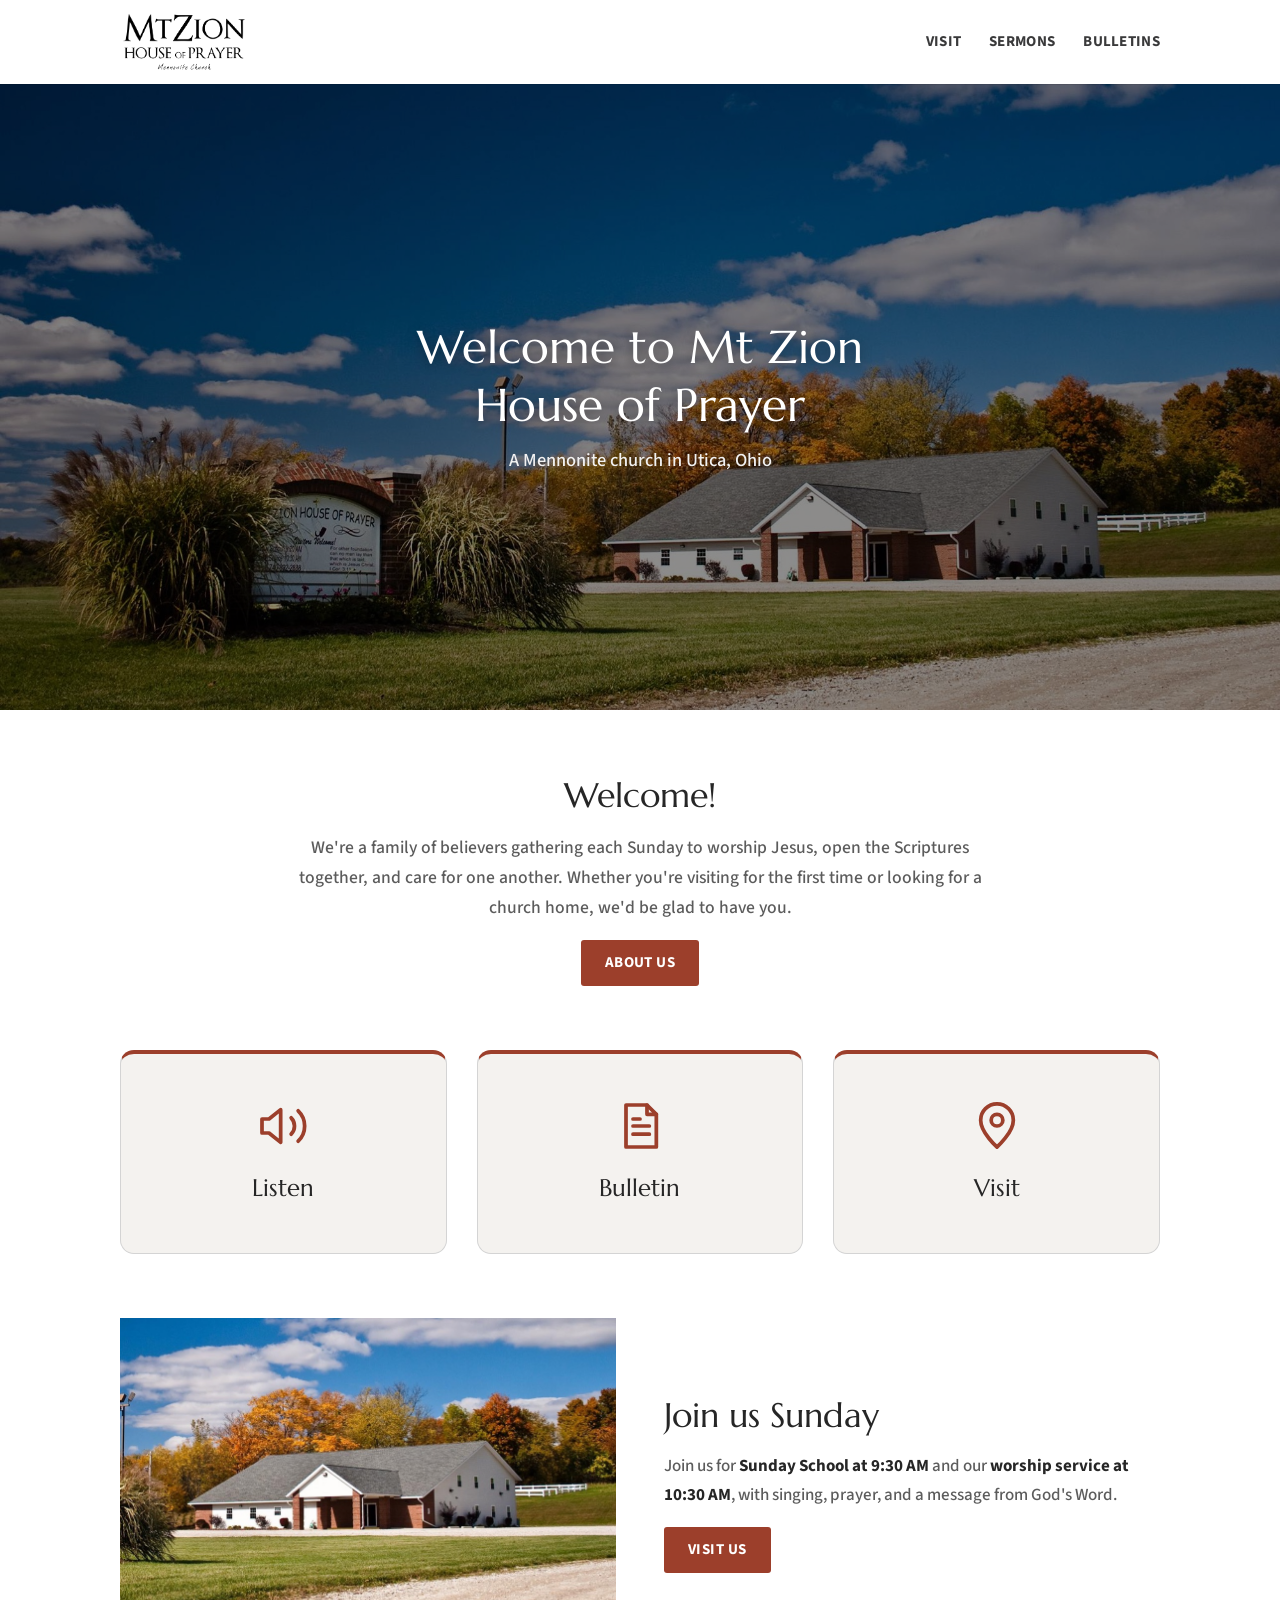
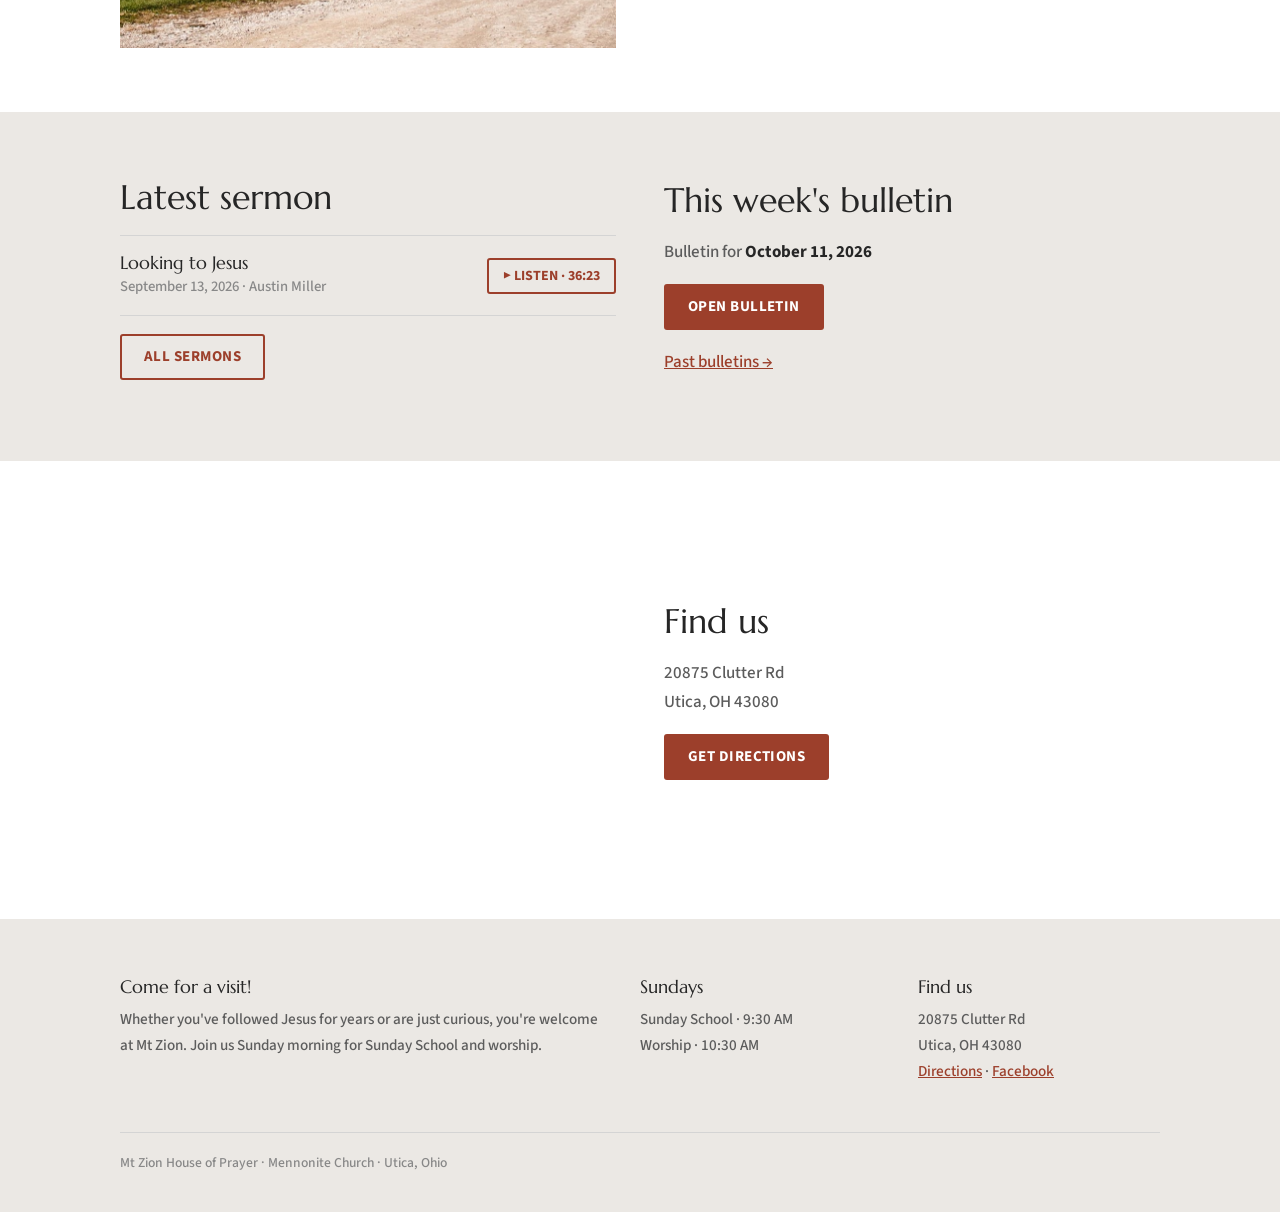
==== index.html @ 70daf267 "Initial site: home, visit, sermons, bulletins Static site for Mt Zion House of Prayer, migrated from" ====
<!doctype html>
<html lang="en">
<head>
<meta charset="utf-8">
<meta name="viewport" content="width=device-width, initial-scale=1">
<title>Mt Zion House of Prayer · Mennonite Church in Utica, Ohio</title>
<meta name="description" content="Mt Zion House of Prayer is a Mennonite church in Utica, Ohio. Sunday School 9:30 AM, Worship 10:30 AM. All are welcome.">
<link rel="icon" href="images/favicon.png">
<link rel="preconnect" href="https://fonts.googleapis.com">
<link rel="preconnect" href="https://fonts.gstatic.com" crossorigin>
<link href="https://fonts.googleapis.com/css2?family=Marcellus&family=Source+Sans+3:wght@400;500;600;700&display=swap" rel="stylesheet">
<link rel="stylesheet" href="css/style.css">
</head>
<body>

<!-- HEADER (same on every page) -->
<header class="site-header">
  <div class="wrap">
    <a class="logo" href="index.html"><img src="images/logo.png" alt="Mt Zion House of Prayer, Mennonite Church" width="1500" height="682"></a>
    <button class="menu-btn" aria-label="Menu" aria-expanded="false"><span></span><span></span><span></span></button>
    <nav class="site-nav">
      <a href="visit.html">Visit</a>
      <a href="sermons.html">Sermons</a>
      <a href="bulletins.html">Bulletins</a>
    </nav>
  </div>
</header>

<main>
  <section class="hero">
    <div class="wrap">
      <h1>Welcome to Mt Zion<br>House of Prayer</h1>
      <p>A Mennonite church in Utica, Ohio</p>
    </div>
  </section>

  <section>
    <div class="wrap intro">
      <h2>Welcome!</h2>
      <!-- TODO: replace with the church's own welcome -->
      <p>We're a family of believers gathering each Sunday to worship Jesus, open the Scriptures together, and care for one another. Whether you're visiting for the first time or looking for a church home, we'd be glad to have you.</p>
      <a class="btn" href="visit.html">About us</a>
    </div>
  </section>

  <section style="padding-top:0">
    <div class="wrap tiles">
      <a class="tile" href="sermons.html"><svg viewBox="0 0 24 24" fill="none" stroke="currentColor" stroke-width="1.6" stroke-linecap="round" stroke-linejoin="round" aria-hidden="true"><path d="M11 5 6 9H3v6h3l5 4V5z"/><path d="M15.5 8.5a5 5 0 0 1 0 7"/><path d="M18.5 5.5a9 9 0 0 1 0 13"/></svg>Listen</a>
      <a class="tile" href="bulletins.html"><svg viewBox="0 0 24 24" fill="none" stroke="currentColor" stroke-width="1.6" stroke-linecap="round" stroke-linejoin="round" aria-hidden="true"><path d="M6 3h9l4 4v14H6z"/><path d="M15 3v4h4"/><path d="M9 12h7M9 15.5h7M9 9h3"/></svg>Bulletin</a>
      <a class="tile" href="visit.html"><svg viewBox="0 0 24 24" fill="none" stroke="currentColor" stroke-width="1.6" stroke-linecap="round" stroke-linejoin="round" aria-hidden="true"><path d="M12 21s-7-6.2-7-11.5A7 7 0 0 1 19 9.5C19 14.8 12 21 12 21z"/><circle cx="12" cy="9.5" r="2.5"/></svg>Visit</a>
    </div>
  </section>

  <section style="padding-top:0">
    <div class="wrap row">
      <img src="images/church-building.jpg" alt="The Mt Zion House of Prayer church building in the fall" width="1000" height="750" loading="lazy">
      <div>
        <h2>Join us Sunday</h2>
        <p>Join us for <strong>Sunday School at 9:30 AM</strong> and our <strong>worship service at 10:30 AM</strong>, with singing, prayer, and a message from God's Word.</p>
        <a class="btn" href="visit.html">Visit us</a>
      </div>
    </div>
  </section>

  <section class="gray">
    <div class="wrap row flip">
      <div>
        <h2>Latest sermon</h2>
        <div id="latest-sermon"><p class="meta">Loading…</p></div>
        <p style="margin-top:18px"><a class="btn outline" href="sermons.html">All sermons</a></p>
      </div>
      <div>
        <h2>This week's bulletin</h2>
        <div id="latest-bulletin"><p class="meta">Loading…</p></div>
        <p style="margin-top:18px"><a href="bulletins.html">Past bulletins →</a></p>
      </div>
    </div>
  </section>

  <section>
    <div class="wrap row">
      <iframe class="map" title="Map to Mt Zion House of Prayer" loading="lazy" src="https://maps.google.com/maps?q=20875%20Clutter%20Rd%2C%20Utica%2C%20OH%2043080&z=13&output=embed"></iframe>
      <div>
        <h2>Find us</h2>
        <p>20875 Clutter Rd<br>Utica, OH 43080</p>
        <a class="btn" href="https://www.google.com/maps/dir/?api=1&destination=20875+Clutter+Rd+Utica+OH+43080">Get directions</a>
      </div>
    </div>
  </section>
</main>

<!-- FOOTER (same on every page) -->
<footer class="site-footer">
  <div class="wrap">
    <div class="cols">
      <div>
        <h4>Come for a visit!</h4>
        <p>Whether you've followed Jesus for years or are just curious, you're welcome at Mt Zion. Join us Sunday morning for Sunday School and worship.</p>
      </div>
      <div>
        <h4>Sundays</h4>
        <p>Sunday School · 9:30 AM<br>Worship · 10:30 AM</p>
      </div>
      <div>
        <h4>Find us</h4>
        <p>20875 Clutter Rd<br>Utica, OH 43080<br><a href="https://www.google.com/maps/dir/?api=1&destination=20875+Clutter+Rd+Utica+OH+43080">Directions</a> · <a href="https://www.facebook.com/MtZionHOP/">Facebook</a></p>
      </div>
    </div>
    <p class="fine">Mt Zion House of Prayer · Mennonite Church · Utica, Ohio</p>
  </div>
</footer>

<script src="js/site.js"></script>
</body>
</html>
---- css/style.css ----
/* Mt Zion House of Prayer — site styles
   Page format is inspired by our mother church, Gospel Haven (photo hero, big tiles,
   photo + text rows, gray footer). The look is our own: brick red from our building,
   serif headings that match the MtZion logo.
   Colors live here at the top. Change a color once and it updates everywhere. */
:root {
  --red: #9c3f2b;          /* buttons and accents: brick red, from the church building */
  --red-dark: #7a2f1f;
  --text: #5c5c5c;            /* body text */
  --heading: #262626;
  --nav: #3a3a3b;
  --gray: #ebe8e4;         /* gray bands, footer (a touch warm) */
  --gray-light: #f4f2ef;
  --line: #d4d4d4;
  --white: #fff;
  --wrap: 1080px;
  --font: "Source Sans 3", Arial, sans-serif;
  --display: "Marcellus", Georgia, serif;   /* headings: echoes the logo lettering */
}

* { box-sizing: border-box; }
html { -webkit-text-size-adjust: 100%; }
body { margin: 0; background: var(--white); color: var(--text); font: 500 17px/1.7 var(--font); }
img { max-width: 100%; height: auto; display: block; }
a { color: var(--red); }
a:hover { color: var(--red-dark); }
h1, h2, h3, h4 { color: var(--heading); font-family: var(--display); font-weight: 400; line-height: 1.25; margin: 0 0 .5em; }
h1 { font-size: clamp(2rem, 4.5vw, 2.9rem); }
h2 { font-size: clamp(1.6rem, 3vw, 2.1rem); }
h3 { font-size: 1.3rem; }
p { margin: 0 0 1em; }
strong { color: var(--heading); }

.wrap { max-width: var(--wrap); margin: 0 auto; padding: 0 20px; }

/* Header */
.site-header { background: var(--white); box-shadow: 0 1px 0 rgba(0,0,0,.08); position: sticky; top: 0; z-index: 10; }
.site-header .wrap { display: flex; align-items: center; justify-content: space-between; gap: 16px; min-height: 84px; }
.logo img { height: 58px; width: auto; }
.site-nav { display: flex; gap: 28px; }
.site-nav a { color: var(--nav); text-decoration: none; text-transform: uppercase; font-weight: 700; font-size: 15px; letter-spacing: .02em; }
.site-nav a:hover, .site-nav a[aria-current="page"] { color: var(--red); }
.menu-btn { display: none; background: none; border: 0; padding: 8px; cursor: pointer; }
.menu-btn span { display: block; width: 30px; height: 3px; background: var(--nav); margin: 6px 0; border-radius: 2px; }

/* Photo hero */
.hero { position: relative; background: #555 url("../images/church.jpg") center 70% / cover no-repeat; color: var(--white); text-align: center; }
.hero::before { content: ""; position: absolute; inset: 0; background: rgba(0,0,0,.45); }
.hero .wrap { position: relative; padding-top: 170px; padding-bottom: 170px; }
.hero h1 { color: var(--white); margin: 0; text-shadow: 0 2px 12px rgba(0,0,0,.3); }
.hero p { color: #f2f2f2; font-size: 1.15rem; margin: .6em 0 0; }
.hero.small .wrap { padding-top: 90px; padding-bottom: 90px; }

/* Buttons */
.btn { display: inline-block; background: var(--red); color: var(--white); text-decoration: none; text-transform: uppercase; font-weight: 700; font-size: 15px; letter-spacing: .03em; padding: 10px 24px; border-radius: 3px; border: 0; cursor: pointer; font-family: var(--font); }
.btn:hover { background: var(--red-dark); color: var(--white); }
.btn.outline { background: transparent; color: var(--red); box-shadow: inset 0 0 0 2px var(--red); }
.btn.outline:hover { background: var(--red); color: var(--white); }

/* Sections */
section { padding: 64px 0; }
.intro { text-align: center; max-width: 760px; margin: 0 auto; }
.intro p { font-size: 1.1rem; }
.gray { background: var(--gray); }

/* Big rounded tiles (Listen / Bulletin / Visit) */
.tiles { display: grid; grid-template-columns: repeat(3, 1fr); gap: 30px; }
.tile { display: flex; flex-direction: column; align-items: center; gap: 14px; background: var(--gray-light); border: 1px solid var(--line); border-top: 4px solid var(--red); border-radius: 14px; padding: 44px 20px; text-decoration: none; color: var(--heading); font-family: var(--display); font-size: 1.5rem; transition: transform .15s, box-shadow .15s; }
.tile:hover { transform: translateY(-3px); box-shadow: 0 10px 24px rgba(0,0,0,.08); color: var(--red); }
.tile svg { width: 56px; height: 56px; color: var(--red); }

/* Photo + text rows */
.row { display: grid; grid-template-columns: 1fr 1fr; gap: 48px; align-items: center; }
.row img, .row .map { width: 100%; aspect-ratio: 3 / 2; object-fit: cover; }
.map { border: 0; display: block; }

/* Inner page content */
.content { max-width: 820px; }
.cards { display: grid; grid-template-columns: repeat(auto-fit, minmax(280px, 1fr)); gap: 24px; margin-bottom: 40px; }
.card { background: var(--gray-light); border-radius: 12px; padding: 26px; }
.card h3 { margin-bottom: .3em; }
.meta { color: #888; font-size: .92rem; }

/* Sermon + bulletin lists */
.filters { display: flex; gap: 12px; flex-wrap: wrap; margin-bottom: 20px; }
.filters input, .filters select { font: inherit; font-size: 1rem; padding: 9px 12px; border: 1px solid var(--line); border-radius: 4px; background: var(--white); color: var(--heading); }
.filters input { flex: 1 1 240px; }
.list { list-style: none; margin: 0; padding: 0; border-top: 1px solid var(--line); }
.list li { padding: 16px 0; border-bottom: 1px solid var(--line); }
.sermon { display: grid; grid-template-columns: 1fr auto; gap: 4px 20px; align-items: center; }
.sermon h3 { font-size: 1.1rem; margin: 0; }
.sermon audio { grid-column: 1 / -1; width: 100%; height: 40px; margin-top: 8px; }
.play { font: 700 14px var(--font); text-transform: uppercase; background: transparent; color: var(--red); border: 2px solid var(--red); border-radius: 3px; padding: 6px 14px; cursor: pointer; white-space: nowrap; }
.play:hover { background: var(--red); color: var(--white); }
.more { text-align: center; margin-top: 24px; }
.empty { color: #888; font-style: italic; padding: 20px 0; }

.year { margin-top: 36px; }
.year:first-child { margin-top: 0; }
.bulletins { display: grid; grid-template-columns: repeat(auto-fill, minmax(170px, 1fr)); gap: 10px; }
.bulletins a { display: block; background: var(--gray-light); border-radius: 4px; padding: 10px 14px; text-decoration: none; color: var(--heading); font-weight: 600; }
.bulletins a:hover { background: var(--red); color: var(--white); }

/* Footer */
.site-footer { background: var(--gray); padding: 56px 0 24px; font-size: .95rem; }
.site-footer .cols { display: grid; grid-template-columns: 2fr 1fr 1fr; gap: 36px; }
.site-footer h4 { font-size: 1.15rem; margin-bottom: .5em; }
.site-footer .fine { border-top: 1px solid var(--line); margin-top: 32px; padding-top: 18px; font-size: .85rem; color: #888; }

@media (max-width: 800px) {
  body { font-size: 16px; }
  .site-header .wrap { min-height: 72px; }
  .logo img { height: 46px; }
  .menu-btn { display: block; }
  .site-nav { display: none; position: absolute; top: 100%; left: 0; right: 0; background: var(--white); flex-direction: column; gap: 0; box-shadow: 0 8px 16px rgba(0,0,0,.08); }
  .site-nav.open { display: flex; }
  .site-nav a { padding: 14px 20px; border-top: 1px solid var(--gray-light); }
  .hero .wrap { padding-top: 100px; padding-bottom: 100px; }
  .hero.small .wrap { padding-top: 60px; padding-bottom: 60px; }
  section { padding: 44px 0; }
  /* On phones the tiles become full-width bars, like Gospel Haven's mobile site */
  .tiles { grid-template-columns: 1fr; gap: 0; margin: 0 -20px; }
  .tile { flex-direction: row; justify-content: flex-start; gap: 18px; border: 0; border-bottom: 1px solid var(--line); border-radius: 0; padding: 18px 32px; font-size: 1.5rem; }
  .tile:first-child { border-top: 1px solid var(--line); }
  .tile svg { width: 40px; height: 40px; }
  .row { grid-template-columns: 1fr; gap: 24px; }
  .row.flip > :first-child { order: 2; }
  .site-footer .cols { grid-template-columns: 1fr; gap: 20px; }
  .sermon { grid-template-columns: 1fr; }
  .play { justify-self: start; }
}
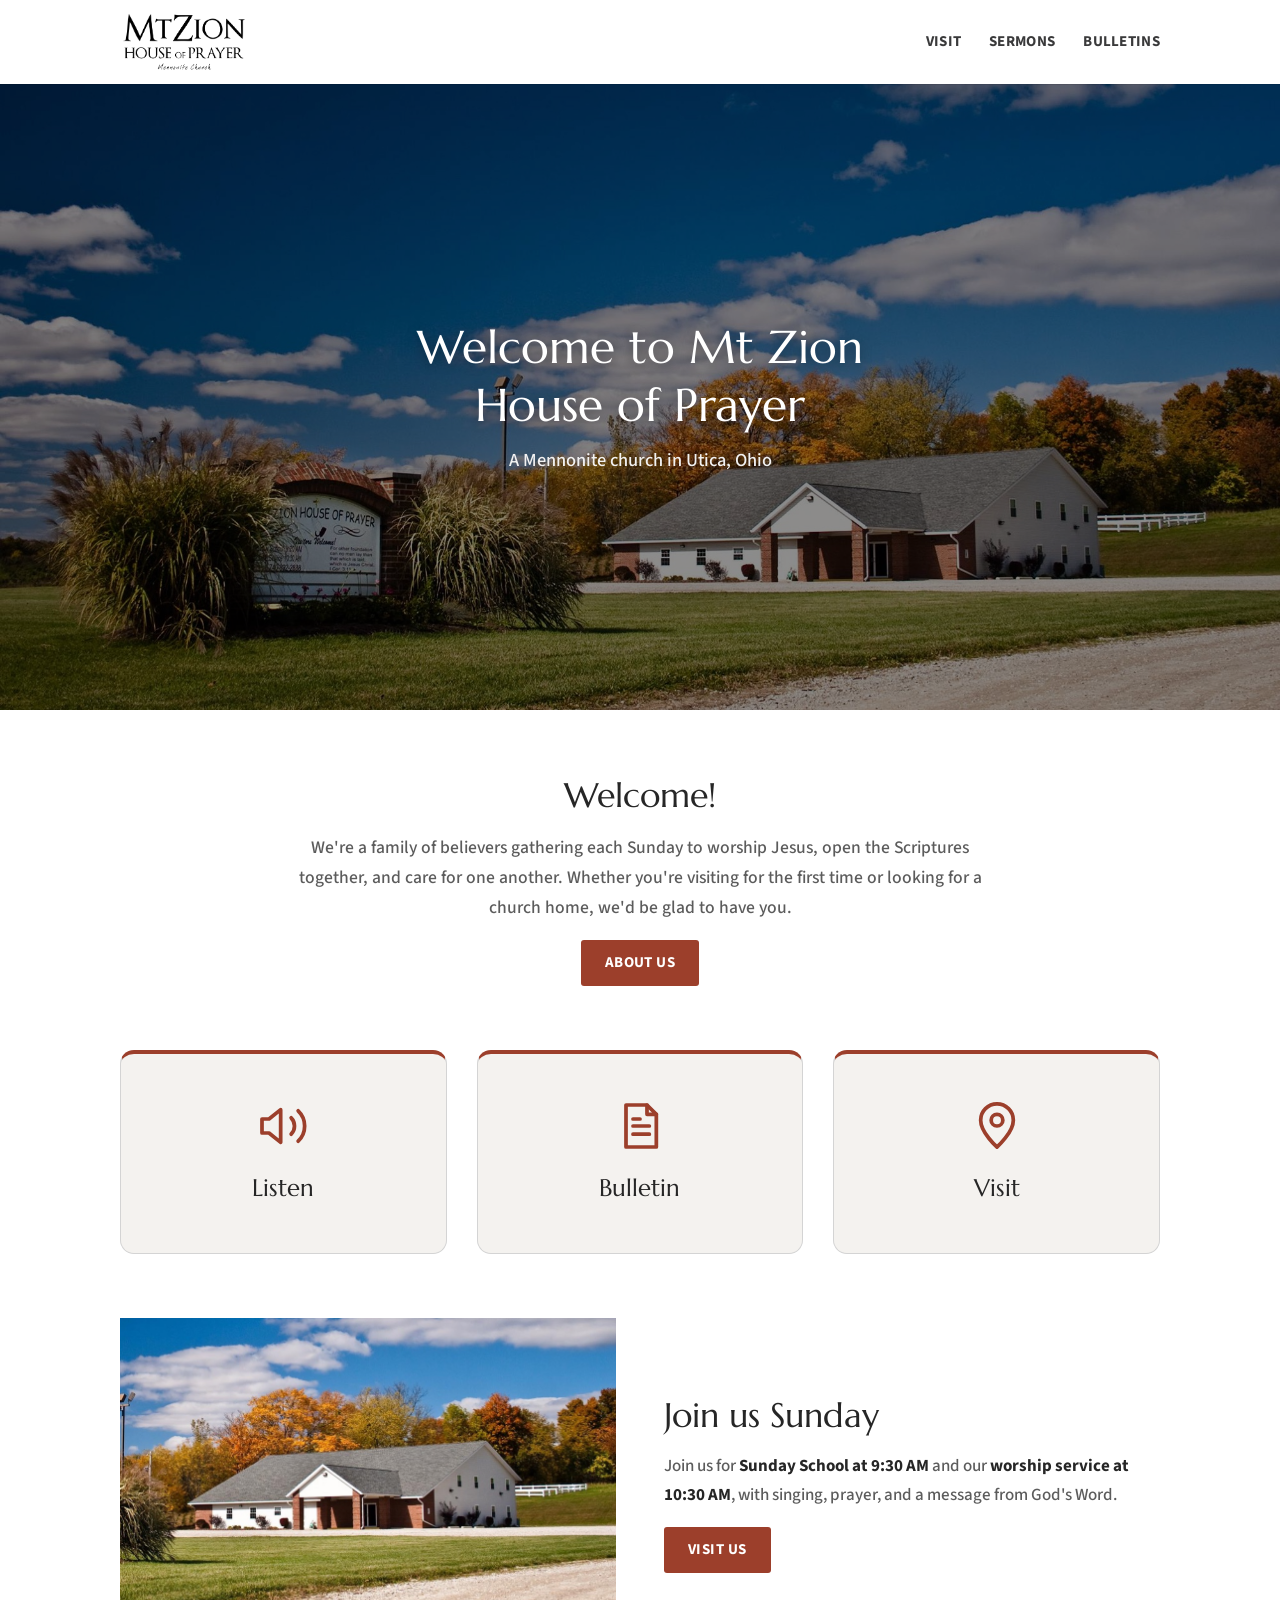
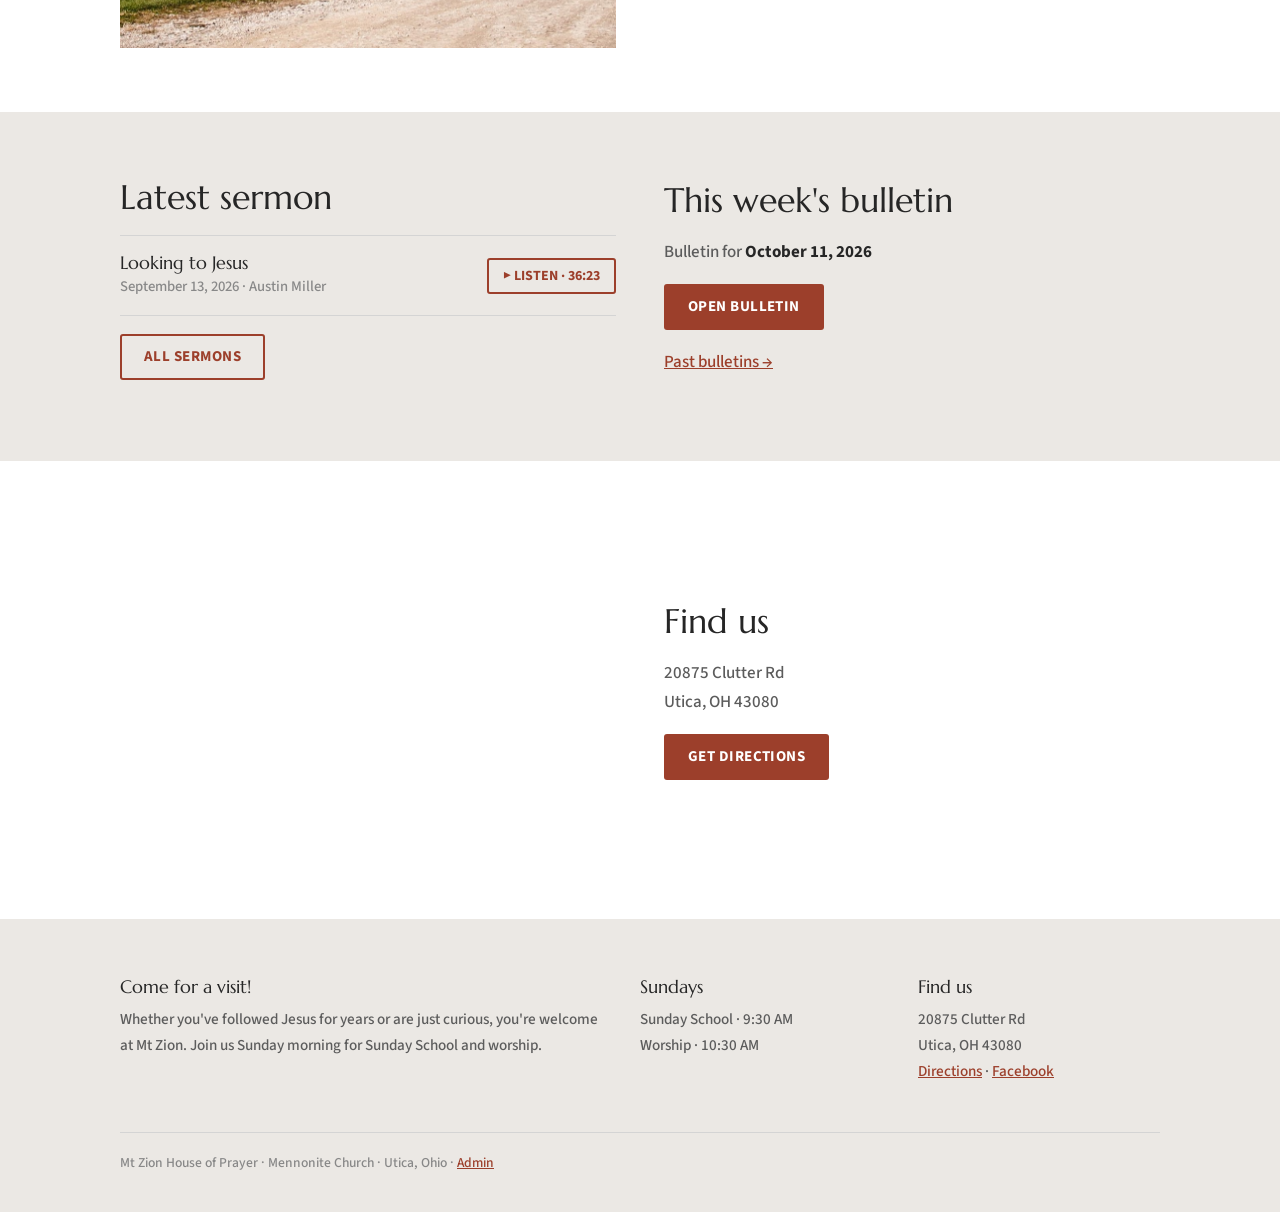
==== commit 88733c94: "Admin page for sermon and bulletin uploads; podcast feed - /admin/: password-protected page (shared " ====
--- a/index.html
+++ b/index.html
@@ -106,7 +106,7 @@
         <p>20875 Clutter Rd<br>Utica, OH 43080<br><a href="https://www.google.com/maps/dir/?api=1&destination=20875+Clutter+Rd+Utica+OH+43080">Directions</a> · <a href="https://www.facebook.com/MtZionHOP/">Facebook</a></p>
       </div>
     </div>
-    <p class="fine">Mt Zion House of Prayer · Mennonite Church · Utica, Ohio</p>
+    <p class="fine">Mt Zion House of Prayer · Mennonite Church · Utica, Ohio · <a href="admin/" rel="nofollow">Admin</a></p>
   </div>
 </footer>
 
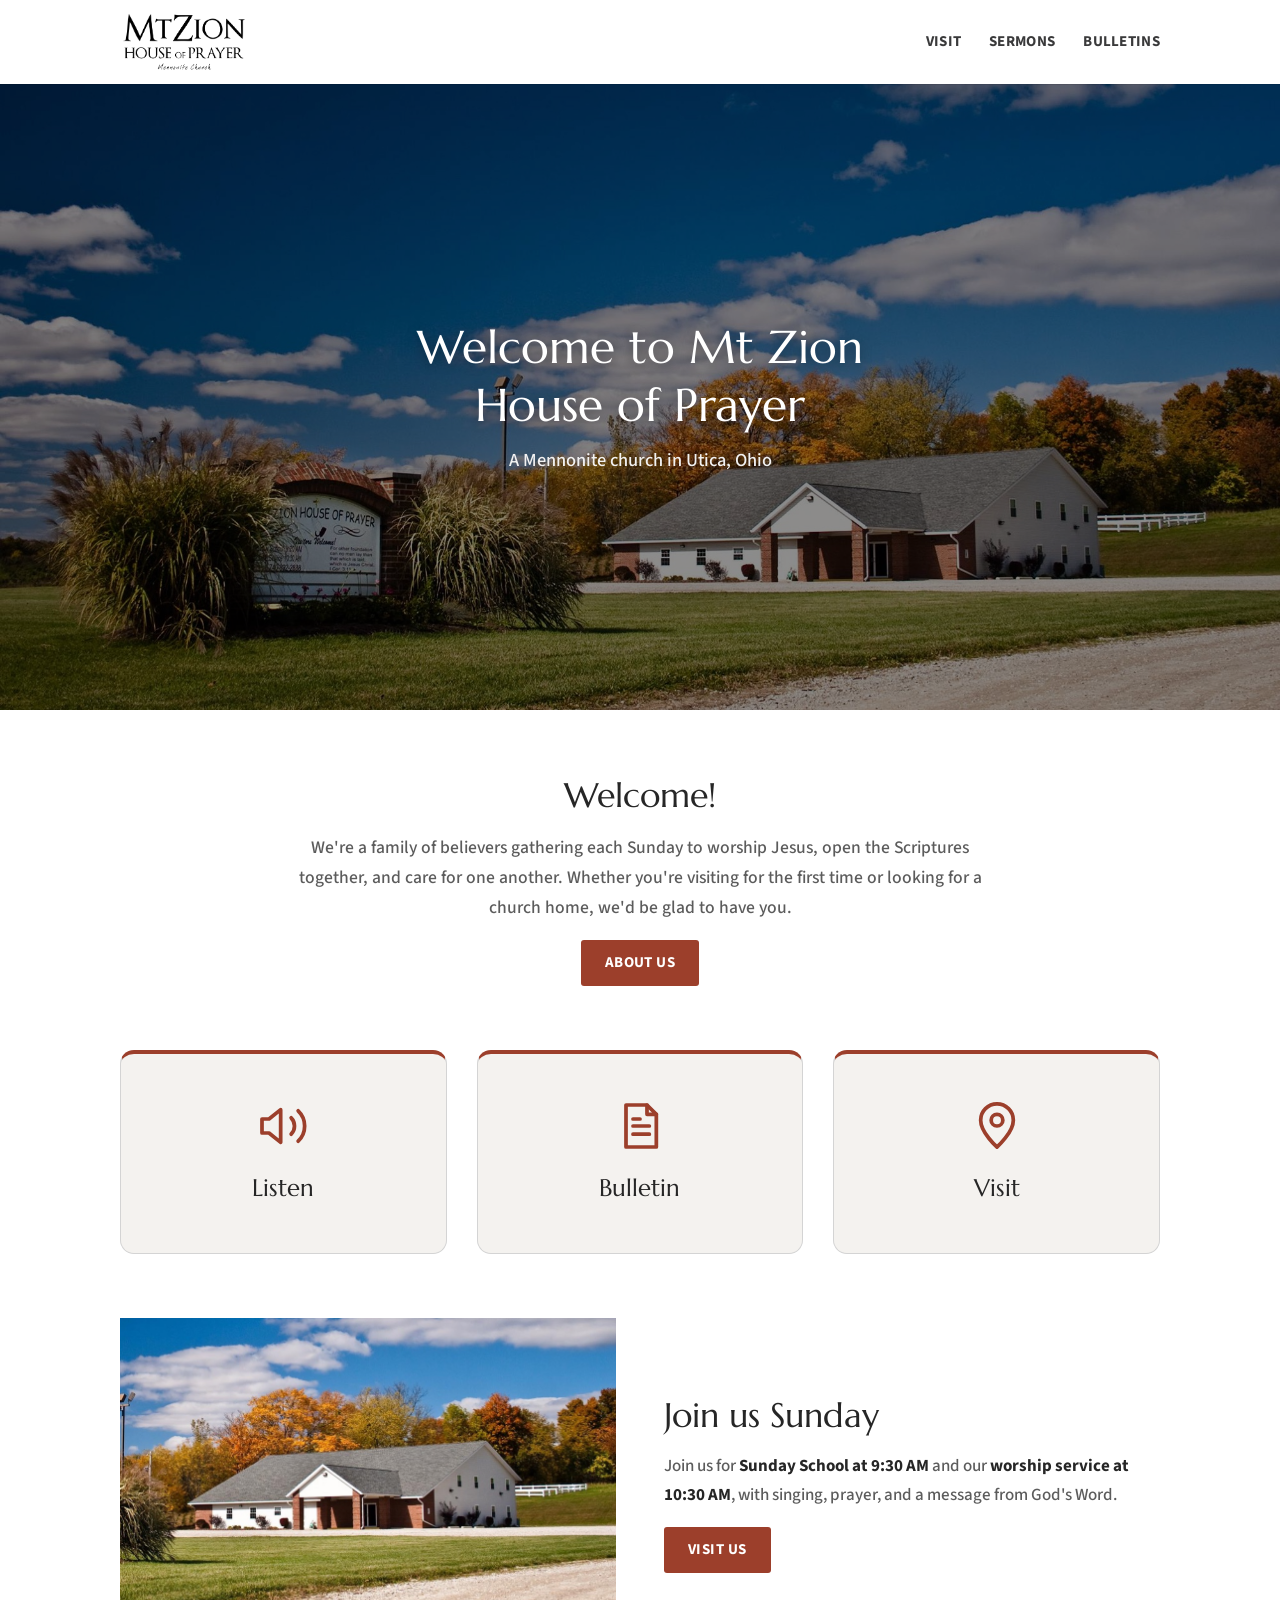
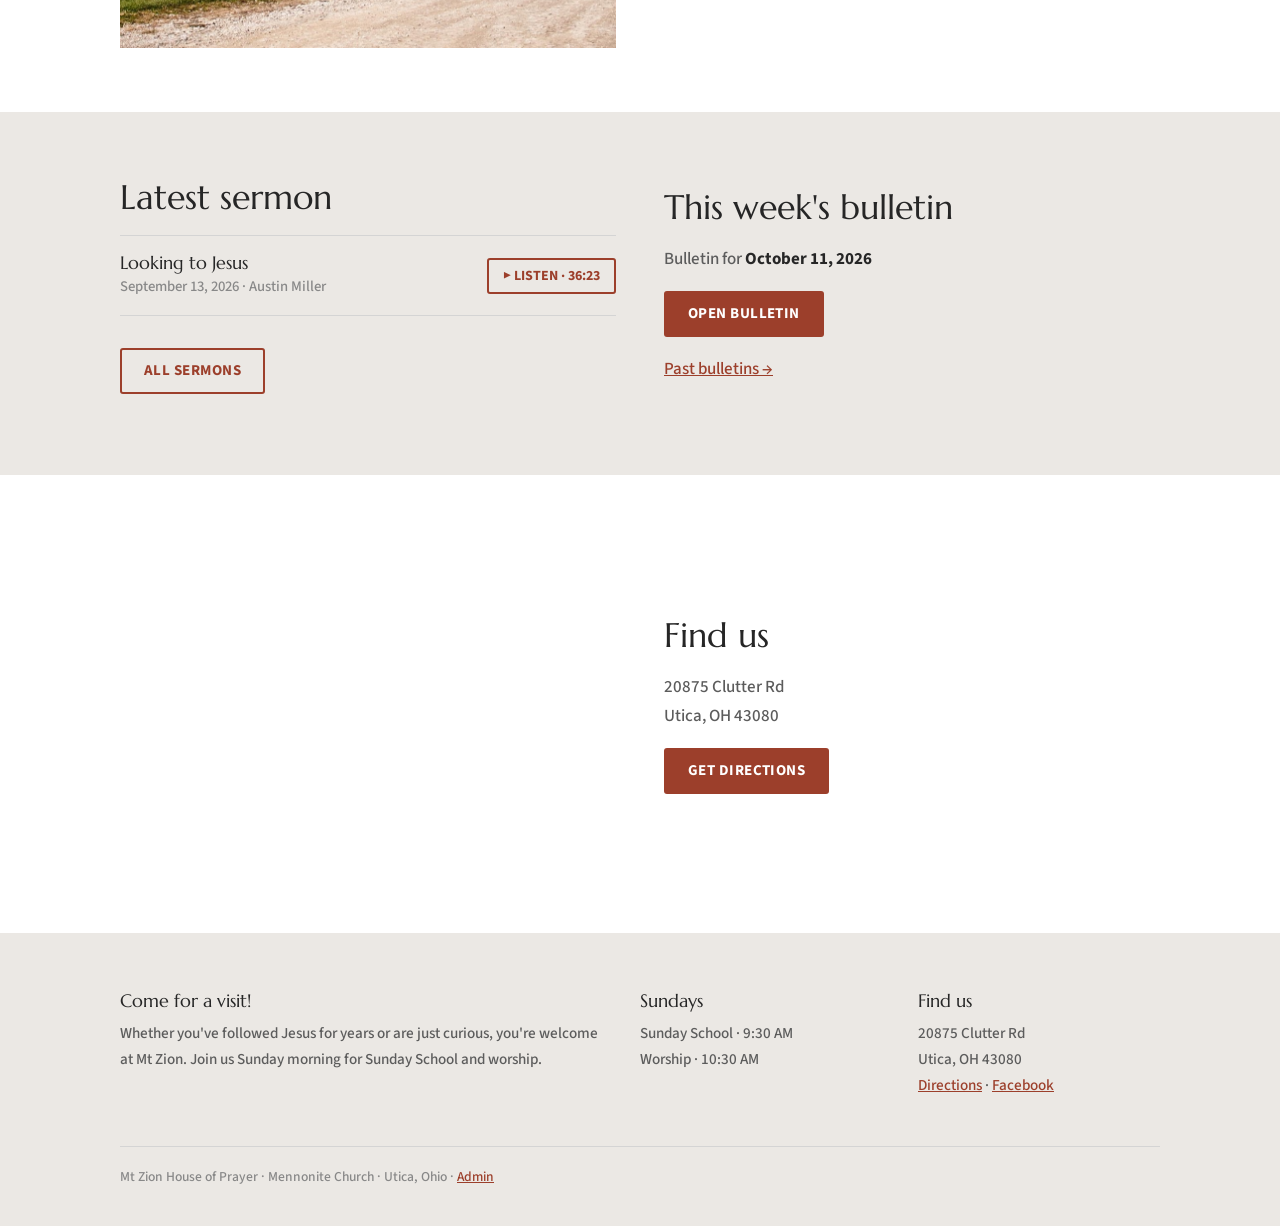
==== commit b8d42b6e: "Add Apple Podcasts / Spotify subscribe links (hidden until set) Show-level links on the Sermons page" ====
--- a/index.html
+++ b/index.html
@@ -67,6 +67,7 @@
       <div>
         <h2>Latest sermon</h2>
         <div id="latest-sermon"><p class="meta">Loading…</p></div>
+        <div class="listen-links" hidden></div>
         <p style="margin-top:18px"><a class="btn outline" href="sermons.html">All sermons</a></p>
       </div>
       <div>
@@ -103,7 +104,7 @@
       </div>
       <div>
         <h4>Find us</h4>
-        <p>20875 Clutter Rd<br>Utica, OH 43080<br><a href="https://www.google.com/maps/dir/?api=1&destination=20875+Clutter+Rd+Utica+OH+43080">Directions</a> · <a href="https://www.facebook.com/MtZionHOP/">Facebook</a></p>
+        <p>20875 Clutter Rd<br>Utica, OH 43080<br><a href="https://www.google.com/maps/dir/?api=1&destination=20875+Clutter+Rd+Utica+OH+43080">Directions</a> · <a href="https://www.facebook.com/MtZionHOP/">Facebook</a><span class="footer-podcast"></span></p>
       </div>
     </div>
     <p class="fine">Mt Zion House of Prayer · Mennonite Church · Utica, Ohio · <a href="admin/" rel="nofollow">Admin</a></p>
--- a/css/style.css
+++ b/css/style.css
@@ -101,6 +101,16 @@
 .bulletins a { display: block; background: var(--gray-light); border-radius: 4px; padding: 10px 14px; text-decoration: none; color: var(--heading); font-weight: 600; }
 .bulletins a:hover { background: var(--red); color: var(--white); }
 
+/* "Listen on" podcast links (shown once data/podcast.json has the addresses) */
+.listen-links { display: flex; flex-wrap: wrap; align-items: center; gap: 10px; margin-top: 14px; }
+.listen-links .label { font-weight: 600; color: var(--heading); margin-right: 2px; }
+.listen-links a { display: inline-flex; align-items: center; gap: 7px; padding: 7px 14px; border-radius: 999px; background: var(--white); border: 1px solid var(--line); color: var(--heading); text-decoration: none; font-weight: 600; font-size: .95rem; }
+.listen-links a:hover { border-color: var(--red); color: var(--red); }
+.listen-links svg { width: 18px; height: 18px; flex: none; }
+.hero-links { justify-content: center; margin-top: 18px; }
+.hero-links .label { color: #fff; }
+.hero-links a { background: rgba(255,255,255,.95); }
+
 /* Footer */
 .site-footer { background: var(--gray); padding: 56px 0 24px; font-size: .95rem; }
 .site-footer .cols { display: grid; grid-template-columns: 2fr 1fr 1fr; gap: 36px; }
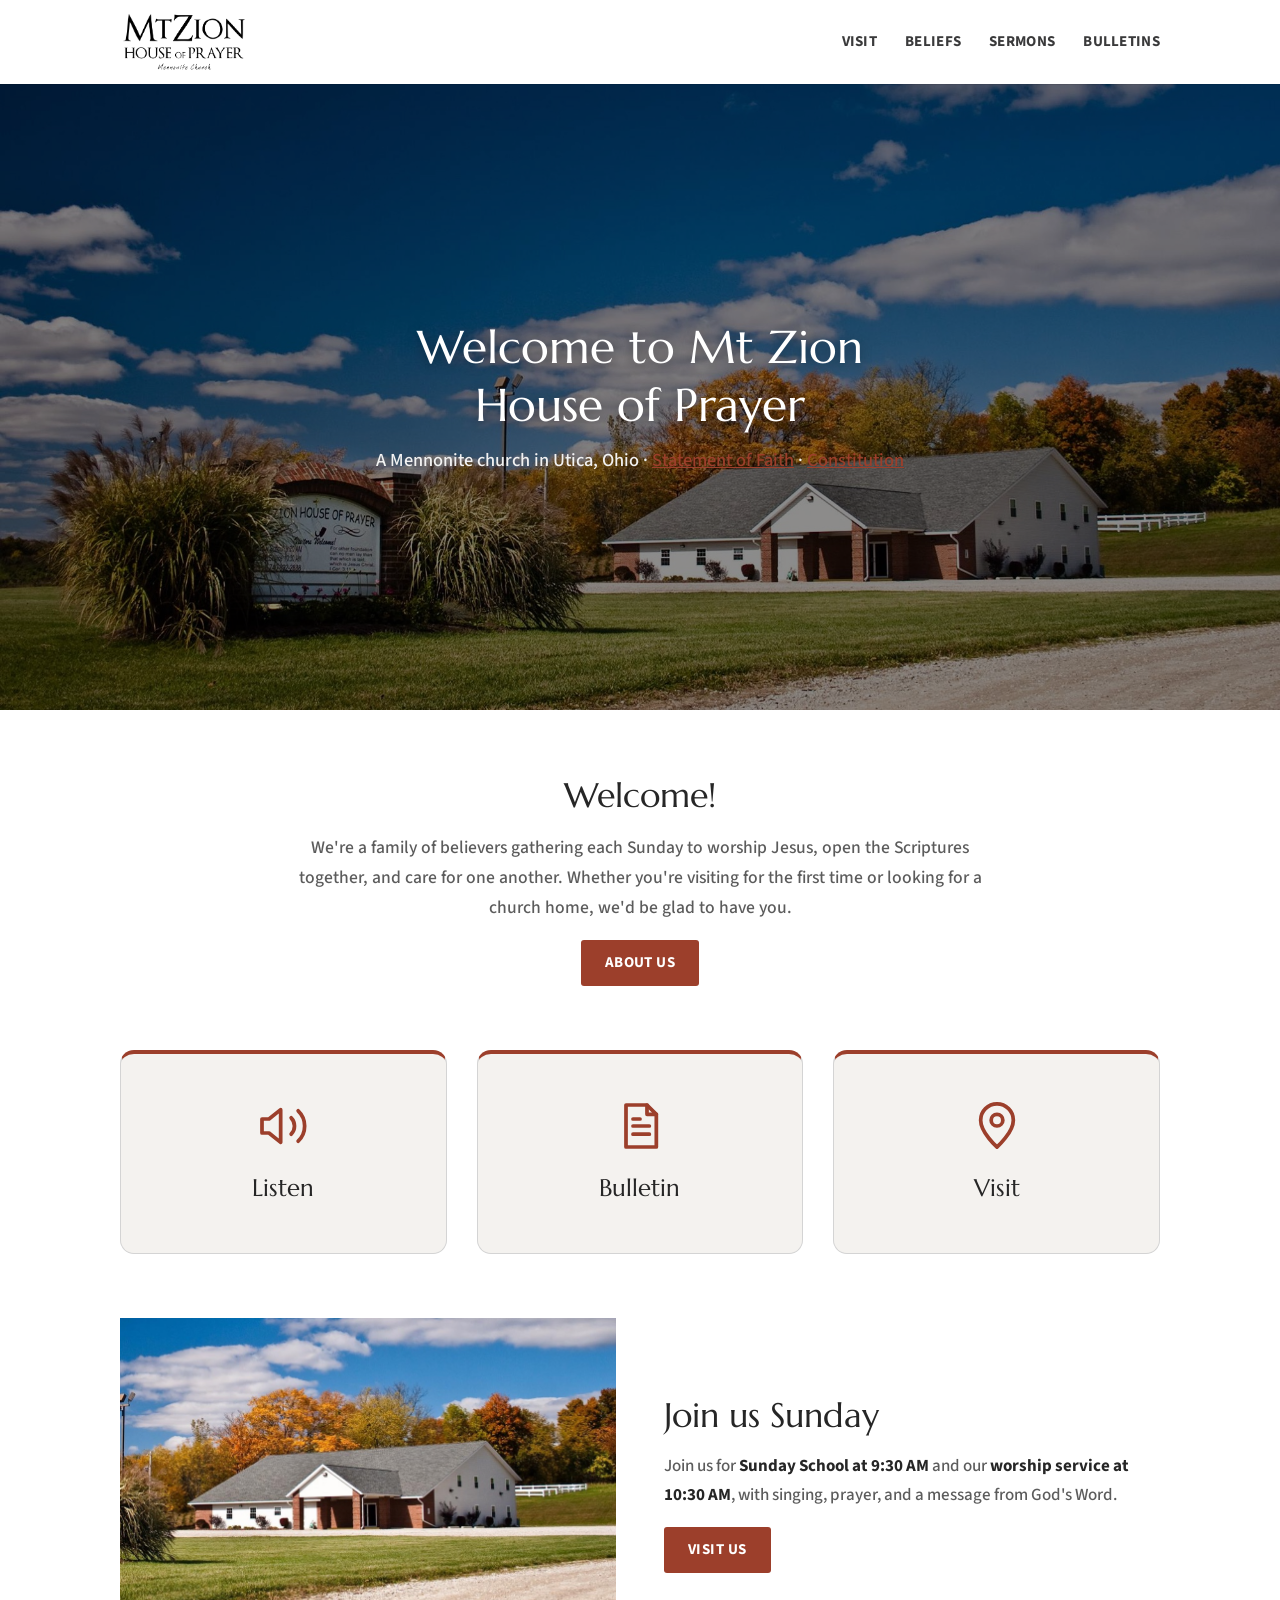
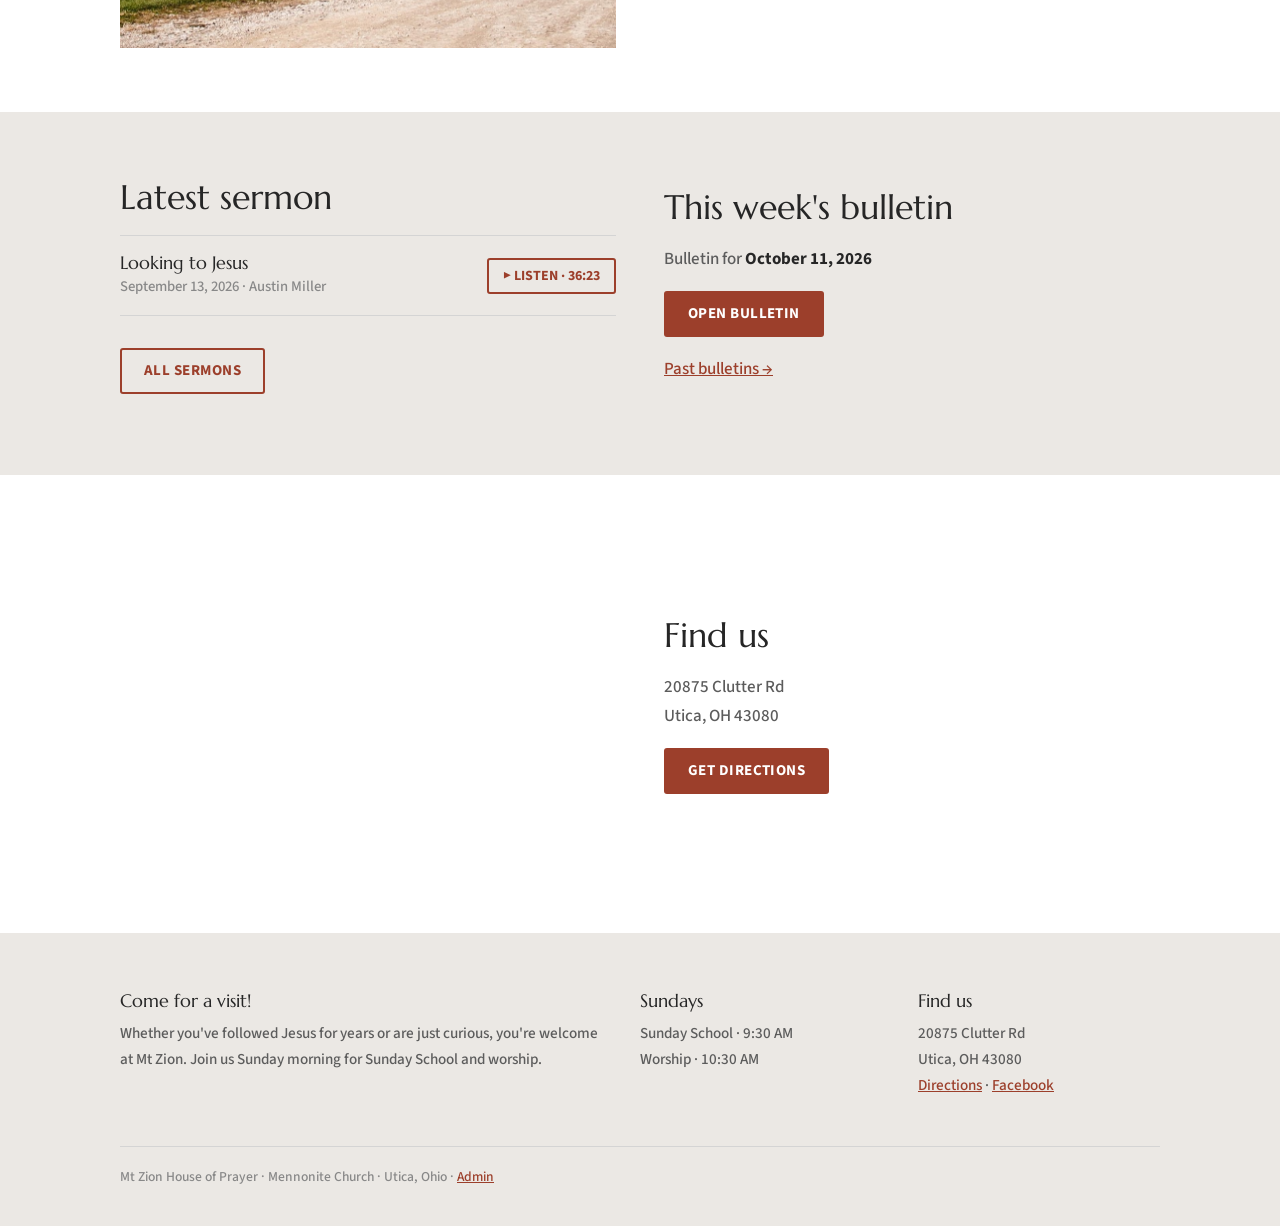
==== commit 3cafd99f: "Add Statement of Faith and Constitution pages Verbatim from the church's 2023 constitution PDF: beli" ====
--- a/index.html
+++ b/index.html
@@ -20,6 +20,7 @@
     <button class="menu-btn" aria-label="Menu" aria-expanded="false"><span></span><span></span><span></span></button>
     <nav class="site-nav">
       <a href="visit.html">Visit</a>
+      <a href="beliefs.html">Beliefs</a>
       <a href="sermons.html">Sermons</a>
       <a href="bulletins.html">Bulletins</a>
     </nav>
@@ -30,7 +31,7 @@
   <section class="hero">
     <div class="wrap">
       <h1>Welcome to Mt Zion<br>House of Prayer</h1>
-      <p>A Mennonite church in Utica, Ohio</p>
+      <p>A Mennonite church in Utica, Ohio · <a href="beliefs.html">Statement of Faith</a> · <a href="constitution.html">Constitution</a></p>
     </div>
   </section>
 
--- a/css/style.css
+++ b/css/style.css
@@ -111,6 +111,26 @@
 .hero-links .label { color: #fff; }
 .hero-links a { background: rgba(255,255,255,.95); }
 
+/* Long documents: Statement of Faith, Constitution */
+.doc { max-width: 780px; }
+.doc .lead { font-size: 1.1rem; color: var(--heading); }
+.doc h2 { margin-top: 1.6em; }
+.doc h3 { font-size: 1.15rem; margin: 1.4em 0 .4em; }
+.doc ol, .doc ul { padding-left: 1.4em; }
+.doc li { margin-bottom: .5em; }
+.faith { list-style: none; counter-reset: faith; padding-left: 0 !important; }
+.faith > li { counter-increment: faith; position: relative; padding: 14px 0 14px 52px; border-bottom: 1px solid var(--line); margin: 0; }
+.faith > li::before { content: counter(faith); position: absolute; left: 0; top: 12px; width: 34px; height: 34px; border-radius: 50%; background: var(--gray-light); color: var(--red); font-family: var(--display); font-size: 1.15rem; display: grid; place-items: center; }
+.faith p { margin: 0; }
+.faith .refs { margin-top: 4px; font-size: .9rem; color: #888; font-style: italic; }
+.toc { background: var(--gray-light); border-radius: 12px; padding: 22px 26px; margin-bottom: 12px; }
+.toc h2 { margin: 0 0 .4em; font-size: 1.3rem; }
+.toc ol { margin: 0 0 .6em; columns: 2; column-gap: 28px; }
+.toc a { text-decoration: none; }
+.article { padding: 0; scroll-margin-top: 100px; }
+.doc-next { margin-top: 36px; padding: 24px 26px; background: var(--gray-light); border-radius: 12px; }
+@media (max-width: 600px) { .toc ol { columns: 1; } }
+
 /* Footer */
 .site-footer { background: var(--gray); padding: 56px 0 24px; font-size: .95rem; }
 .site-footer .cols { display: grid; grid-template-columns: 2fr 1fr 1fr; gap: 36px; }
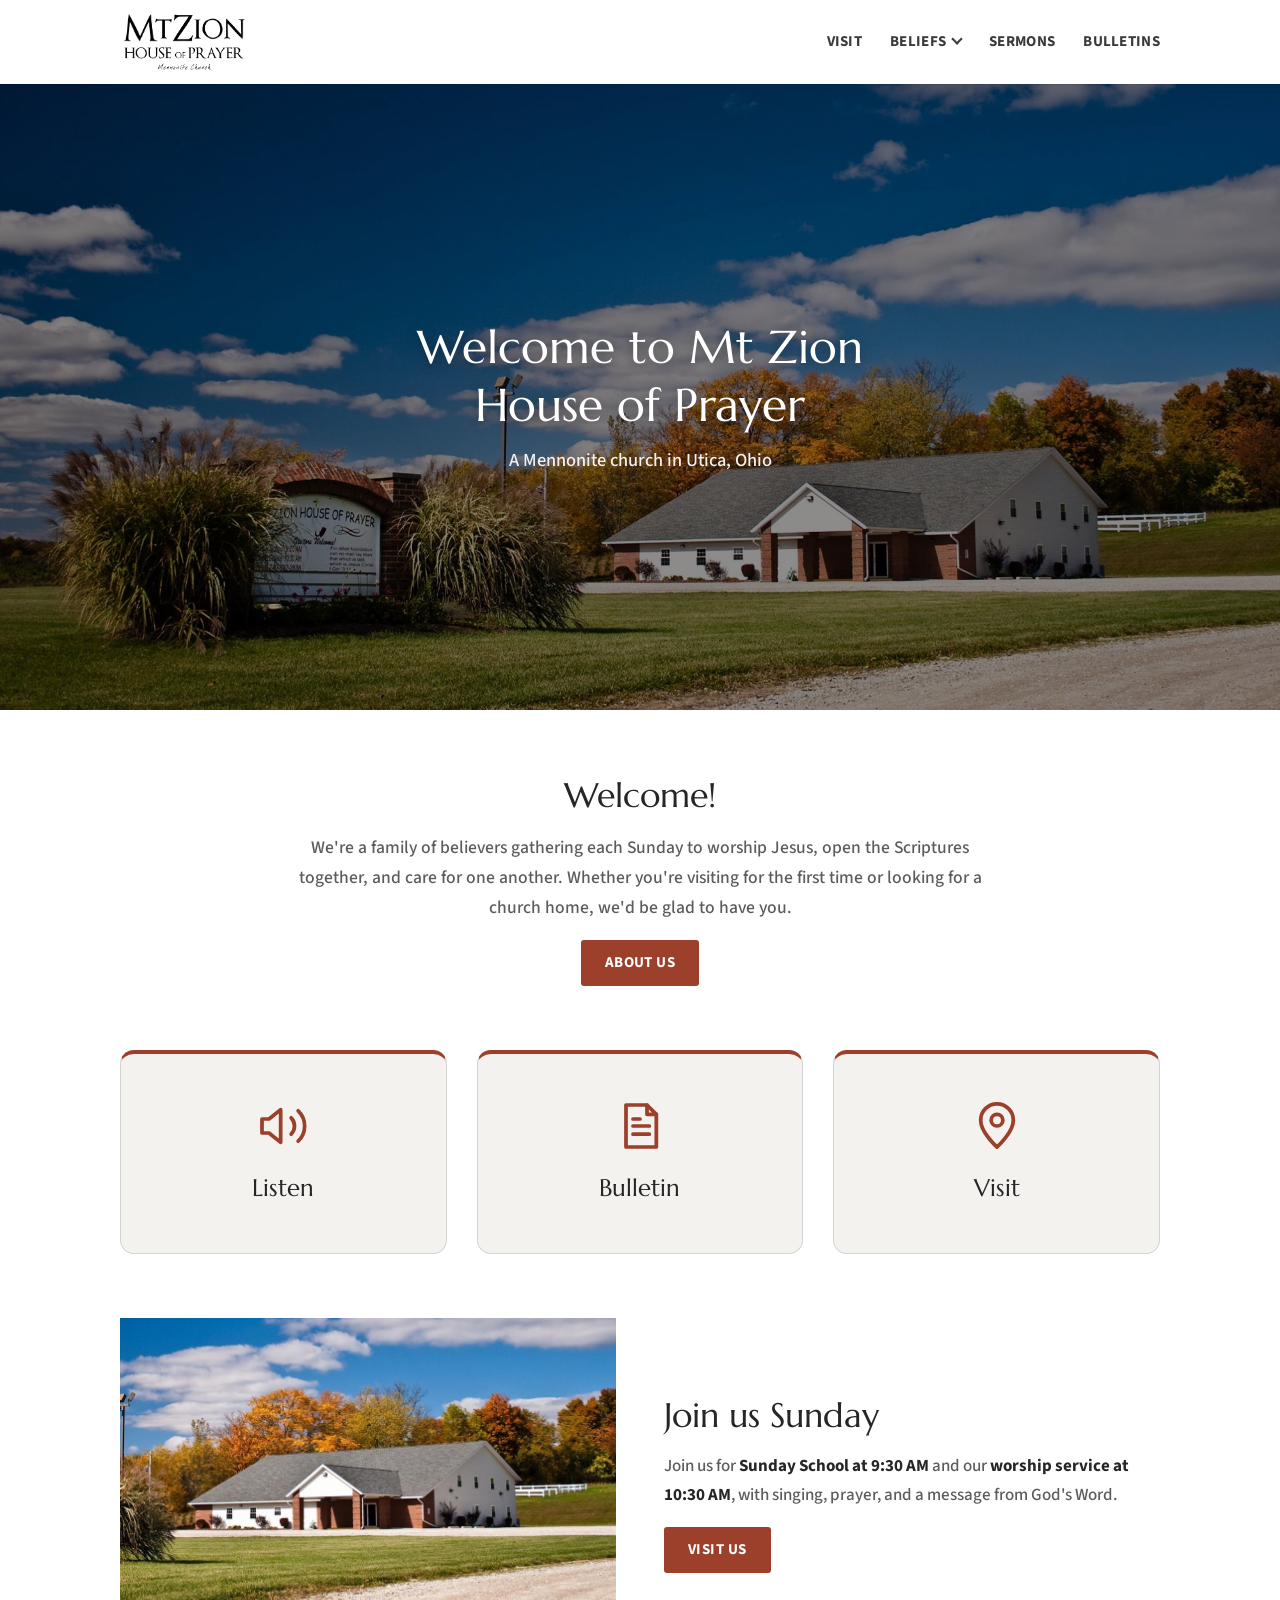
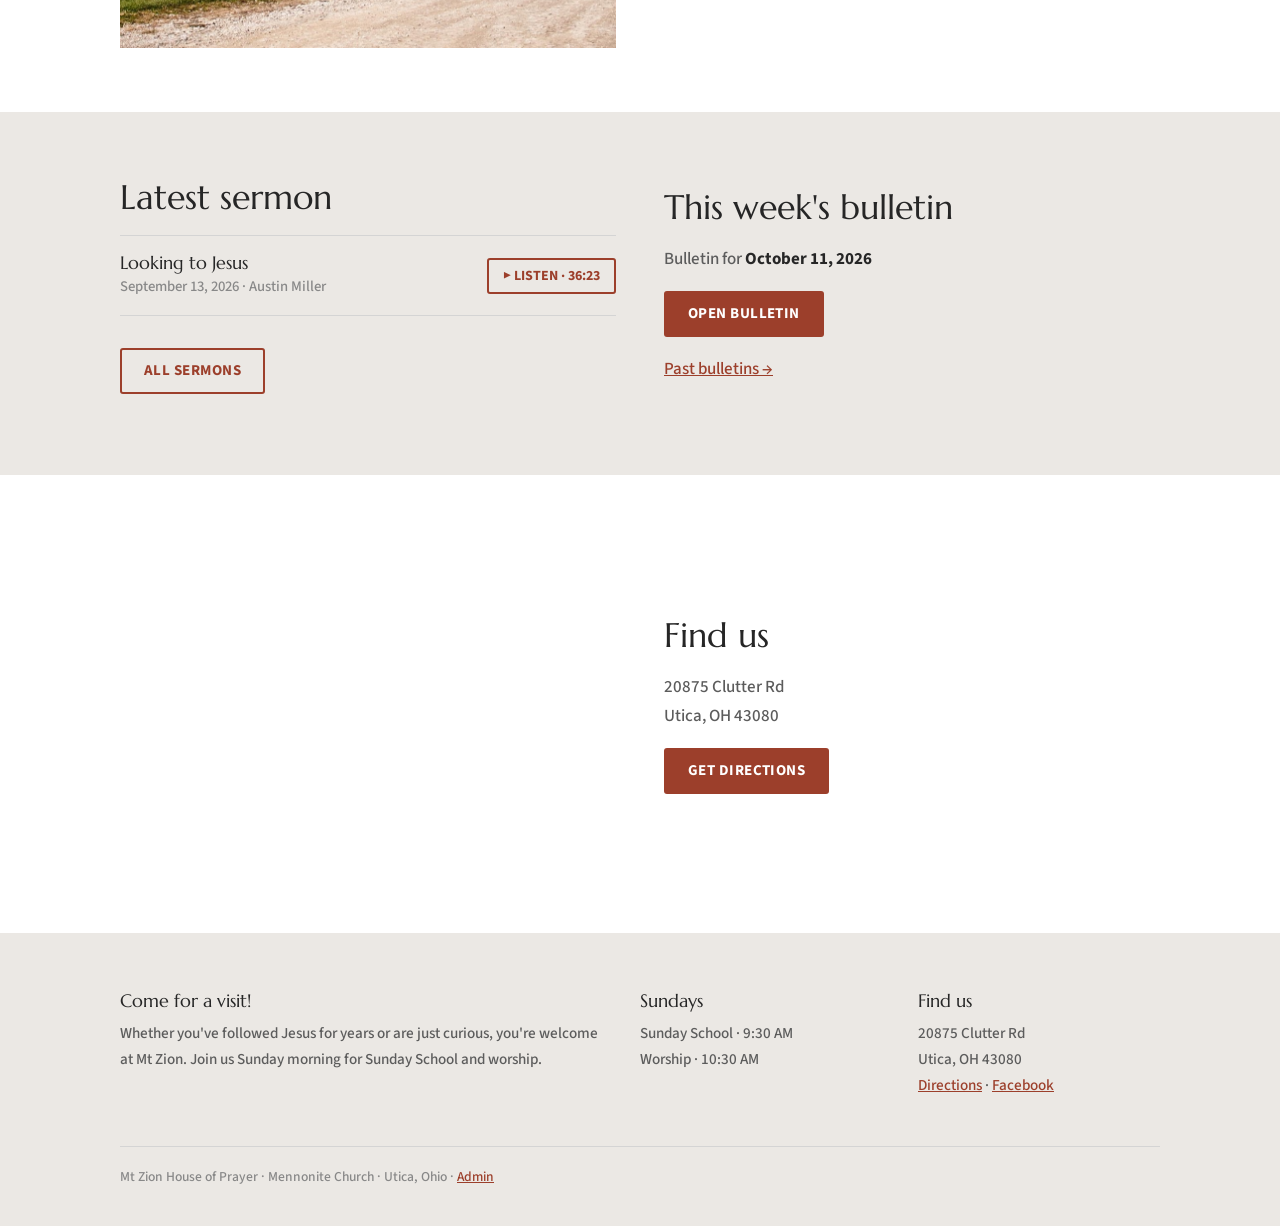
==== commit c04cd033: "Beliefs menu: dropdown for Statement of Faith and Constitution Replaces the footer links. On phones " ====
--- a/index.html
+++ b/index.html
@@ -20,7 +20,13 @@
     <button class="menu-btn" aria-label="Menu" aria-expanded="false"><span></span><span></span><span></span></button>
     <nav class="site-nav">
       <a href="visit.html">Visit</a>
-      <a href="beliefs.html">Beliefs</a>
+      <div class="nav-group">
+        <a href="beliefs.html" class="nav-parent" aria-haspopup="true">Beliefs</a>
+        <div class="nav-sub">
+          <a href="beliefs.html">Statement of Faith</a>
+          <a href="constitution.html">Constitution</a>
+        </div>
+      </div>
       <a href="sermons.html">Sermons</a>
       <a href="bulletins.html">Bulletins</a>
     </nav>
@@ -31,7 +37,7 @@
   <section class="hero">
     <div class="wrap">
       <h1>Welcome to Mt Zion<br>House of Prayer</h1>
-      <p>A Mennonite church in Utica, Ohio · <a href="beliefs.html">Statement of Faith</a> · <a href="constitution.html">Constitution</a></p>
+      <p>A Mennonite church in Utica, Ohio</p>
     </div>
   </section>
 
--- a/css/style.css
+++ b/css/style.css
@@ -40,6 +40,14 @@
 .site-nav { display: flex; gap: 28px; }
 .site-nav a { color: var(--nav); text-decoration: none; text-transform: uppercase; font-weight: 700; font-size: 15px; letter-spacing: .02em; }
 .site-nav a:hover, .site-nav a[aria-current="page"] { color: var(--red); }
+/* Beliefs dropdown */
+.nav-group { position: relative; display: flex; align-items: center; }
+.nav-parent::after { content: ""; display: inline-block; width: 6px; height: 6px; margin-left: 7px; border-right: 2px solid currentColor; border-bottom: 2px solid currentColor; transform: translateY(-3px) rotate(45deg); }
+.nav-sub { display: none; position: absolute; top: 100%; left: -16px; padding-top: 14px; z-index: 20; }
+.nav-sub::before { content: ""; position: absolute; inset: 14px 0 0; background: var(--white); border-radius: 8px; box-shadow: 0 10px 28px rgba(0,0,0,.12); z-index: -1; }
+.nav-sub a { display: block; white-space: nowrap; padding: 11px 18px; text-transform: none; font-size: 15px; letter-spacing: 0; }
+.nav-sub a:first-child { padding-top: 14px; } .nav-sub a:last-child { padding-bottom: 14px; }
+.nav-group:hover .nav-sub, .nav-group:focus-within .nav-sub { display: block; }
 .menu-btn { display: none; background: none; border: 0; padding: 8px; cursor: pointer; }
 .menu-btn span { display: block; width: 30px; height: 3px; background: var(--nav); margin: 6px 0; border-radius: 2px; }
 
@@ -145,6 +153,11 @@
   .site-nav { display: none; position: absolute; top: 100%; left: 0; right: 0; background: var(--white); flex-direction: column; gap: 0; box-shadow: 0 8px 16px rgba(0,0,0,.08); }
   .site-nav.open { display: flex; }
   .site-nav a { padding: 14px 20px; border-top: 1px solid var(--gray-light); }
+  .nav-group { display: block; }
+  .nav-parent::after { display: none; }
+  .nav-sub { display: block; position: static; padding: 0; }
+  .nav-sub::before { display: none; }
+  .nav-sub a, .nav-sub a:first-child, .nav-sub a:last-child { padding: 12px 20px 12px 40px; font-weight: 600; text-transform: none; color: #666; }
   .hero .wrap { padding-top: 100px; padding-bottom: 100px; }
   .hero.small .wrap { padding-top: 60px; padding-bottom: 60px; }
   section { padding: 44px 0; }
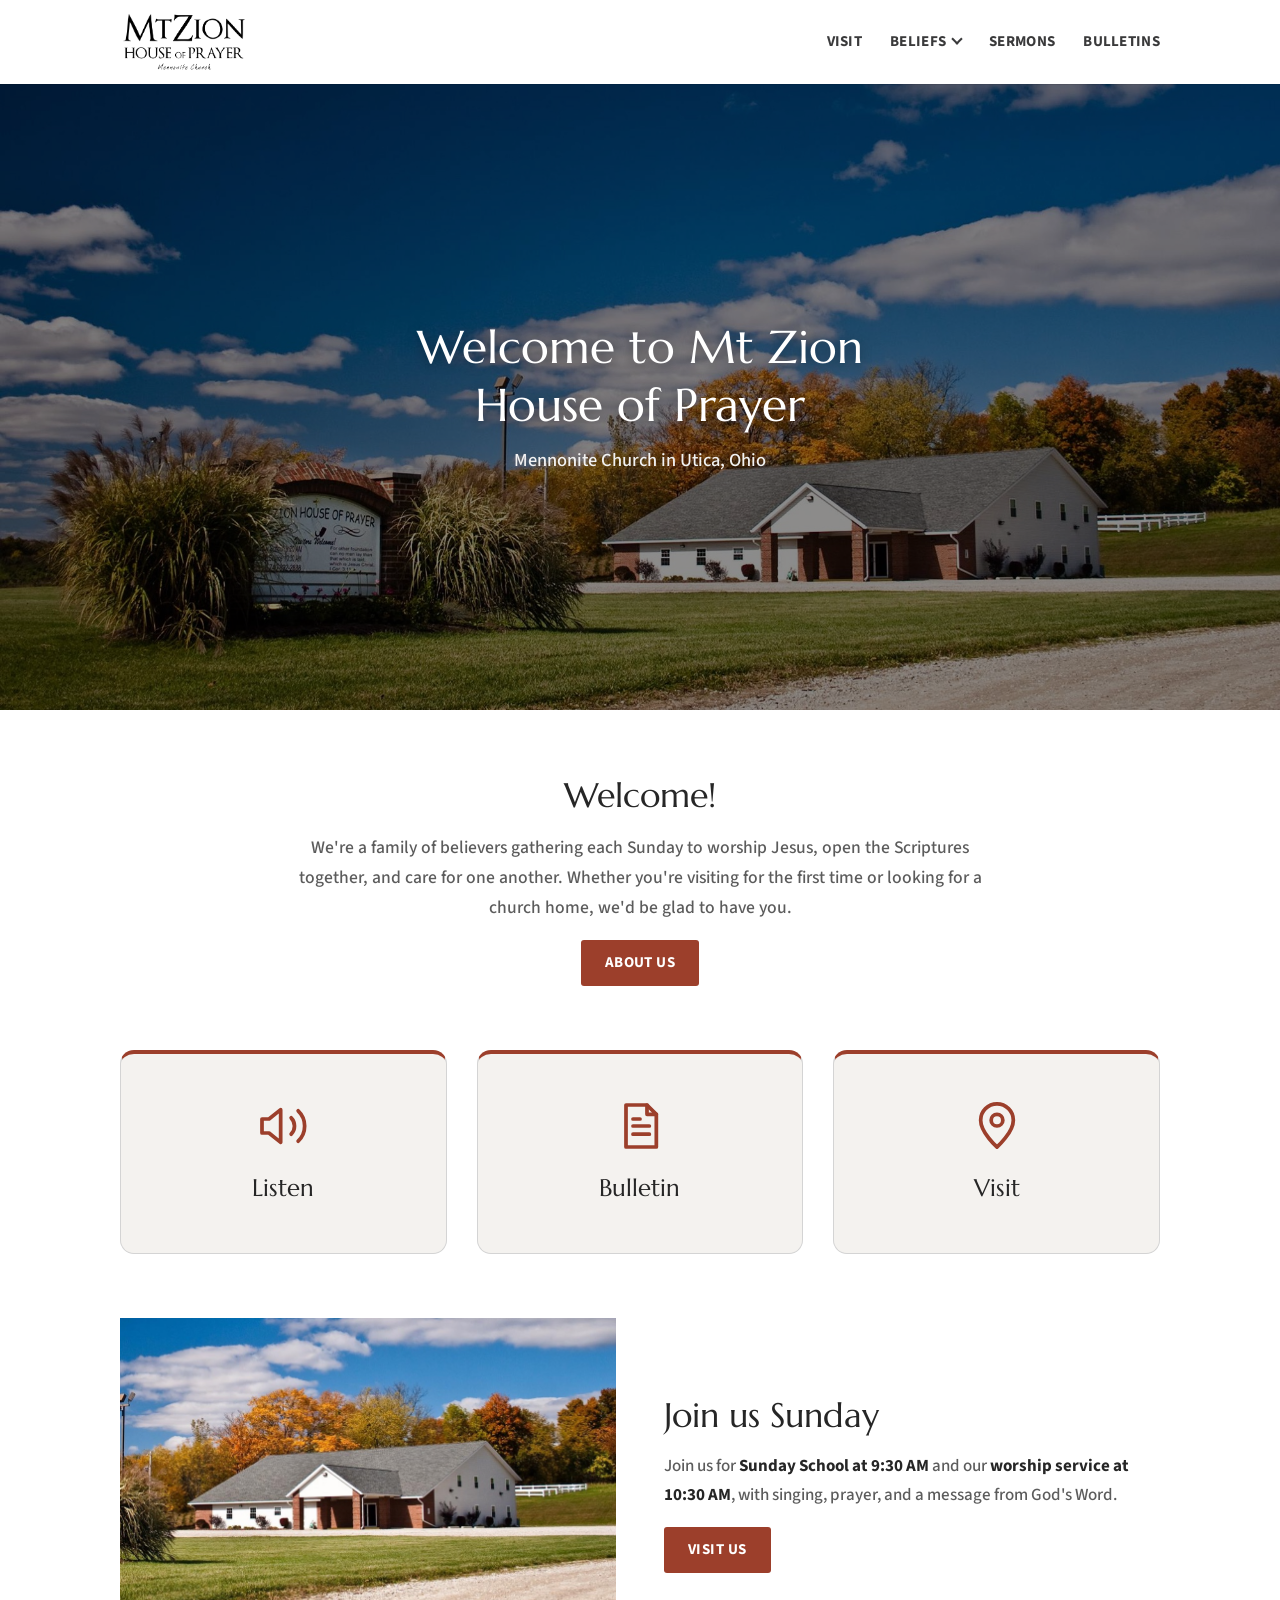
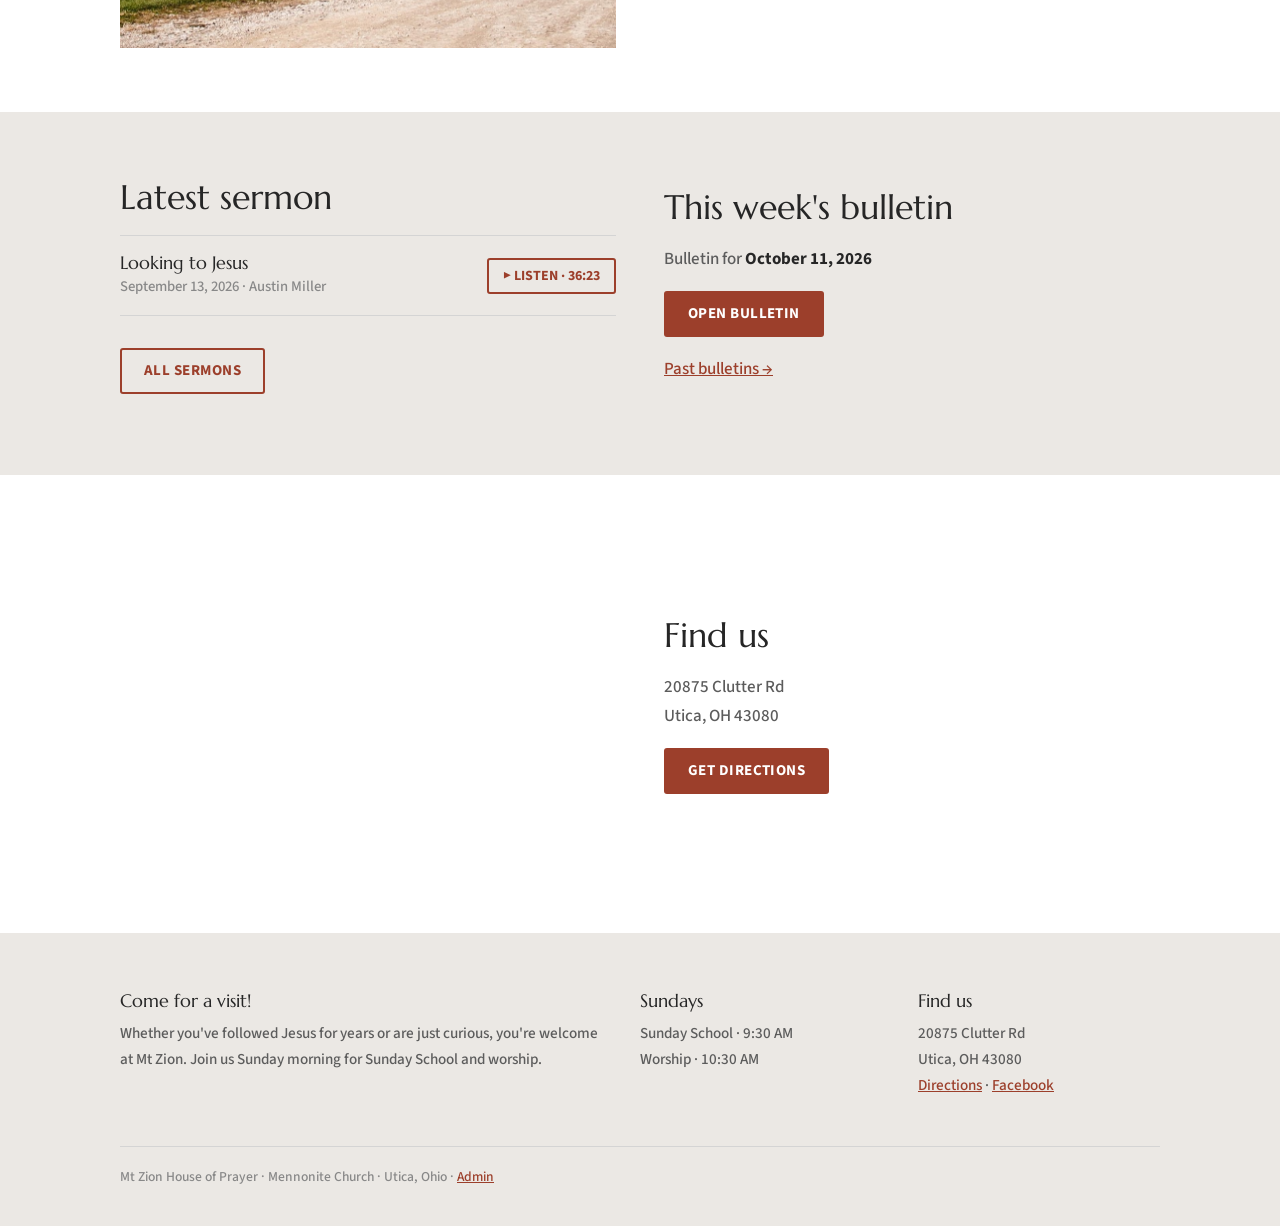
==== commit 05ed53d4: "Home tagline: 'Mennonite Church in Utica, Ohio' Co-Authored-By: Claude Opus 5.5 <noreply@anthropic.c" ====
--- a/index.html
+++ b/index.html
@@ -37,7 +37,7 @@
   <section class="hero">
     <div class="wrap">
       <h1>Welcome to Mt Zion<br>House of Prayer</h1>
-      <p>A Mennonite church in Utica, Ohio</p>
+      <p>Mennonite Church in Utica, Ohio</p>
     </div>
   </section>
 
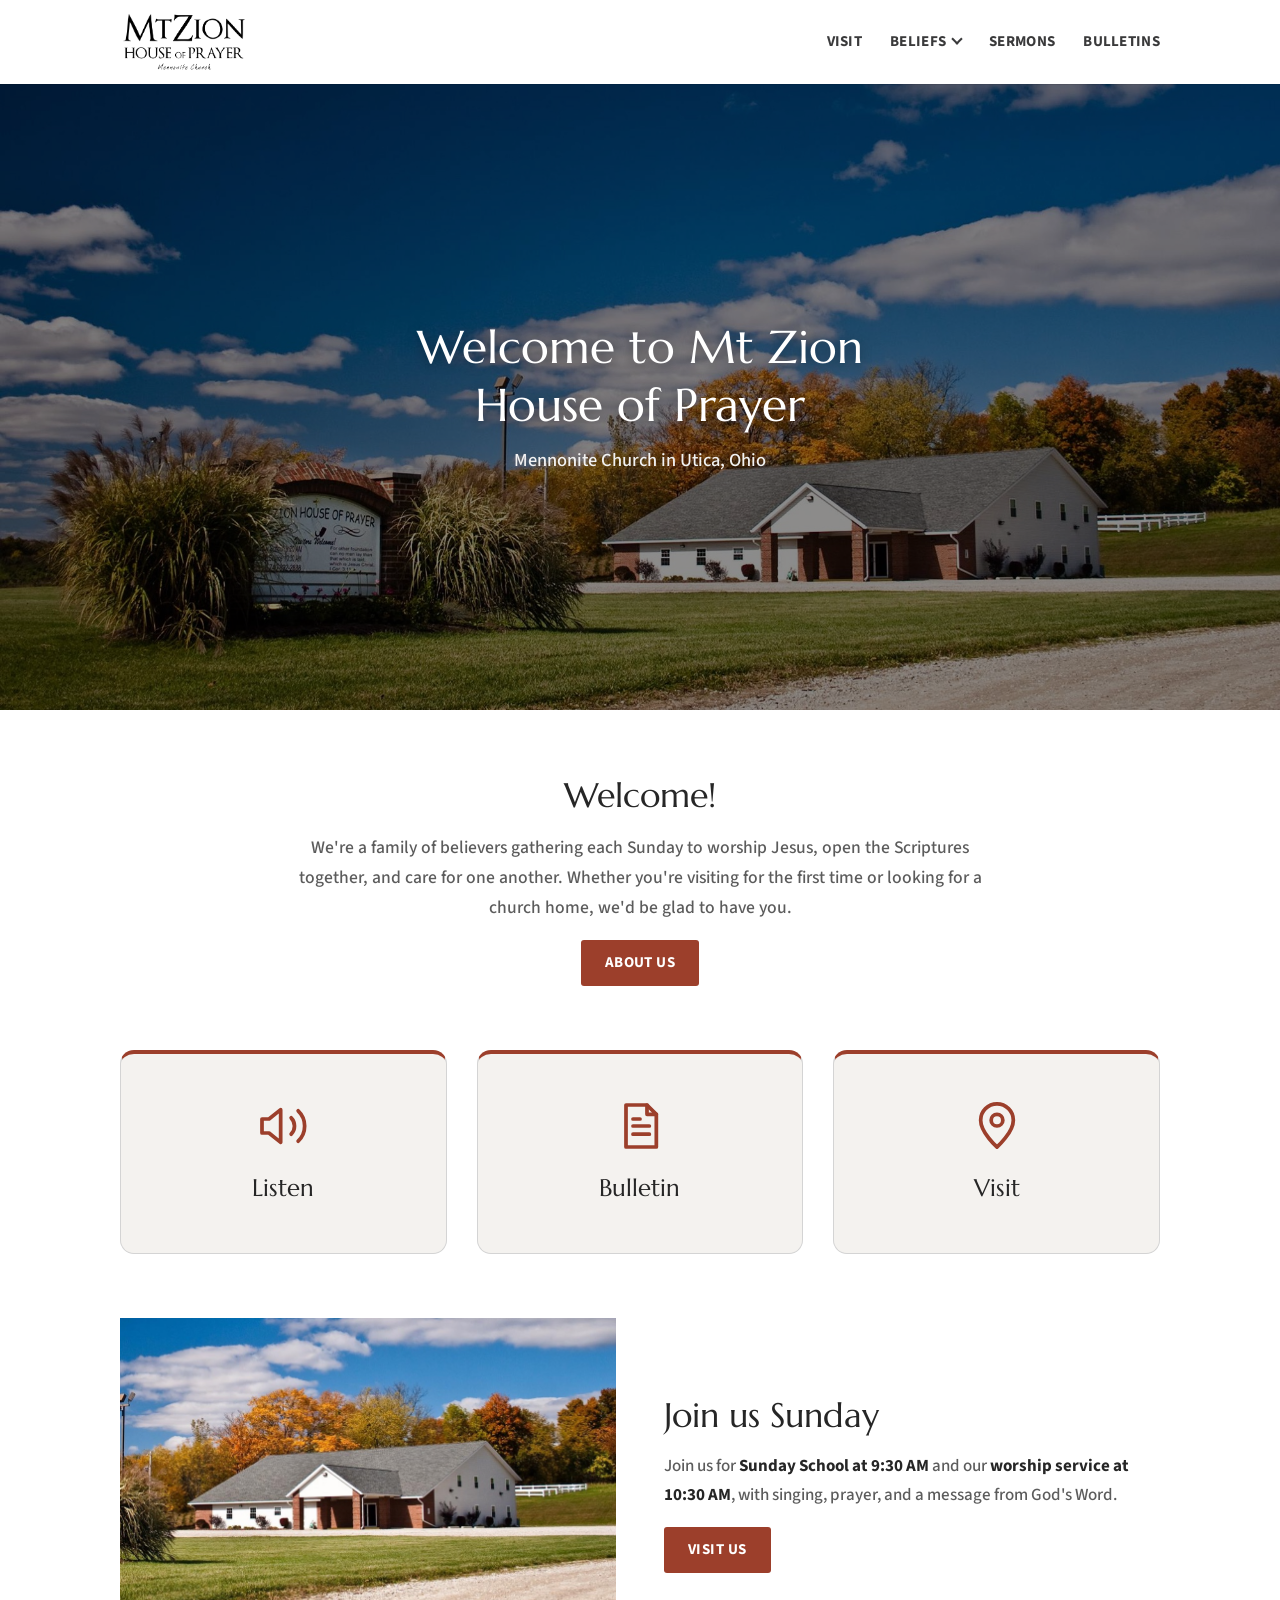
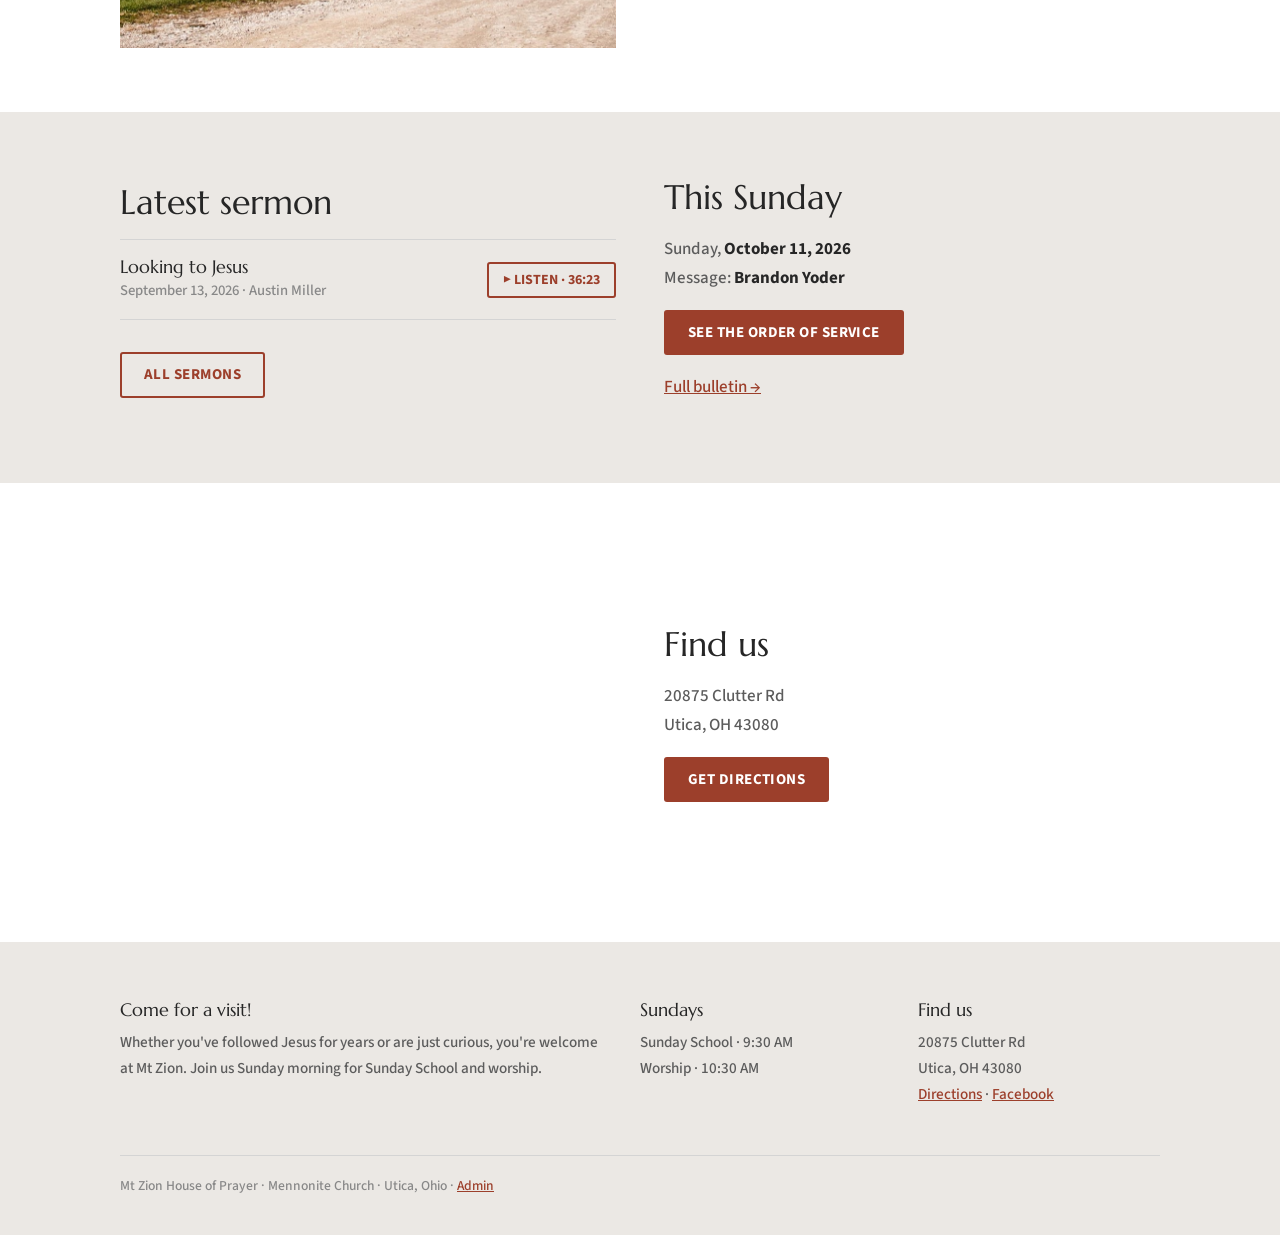
==== commit c20336ee: "Bulletins: show the order of service only, as a web page Church decision: the right side of the bull" ====
--- a/index.html
+++ b/index.html
@@ -78,9 +78,9 @@
         <p style="margin-top:18px"><a class="btn outline" href="sermons.html">All sermons</a></p>
       </div>
       <div>
-        <h2>This week's bulletin</h2>
+        <h2>This Sunday</h2>
         <div id="latest-bulletin"><p class="meta">Loading…</p></div>
-        <p style="margin-top:18px"><a href="bulletins.html">Past bulletins →</a></p>
+        <p style="margin-top:18px"><a href="bulletins.html">Full bulletin →</a></p>
       </div>
     </div>
   </section>
--- a/css/style.css
+++ b/css/style.css
@@ -139,6 +139,28 @@
 .doc-next { margin-top: 36px; padding: 24px 26px; background: var(--gray-light); border-radius: 12px; }
 @media (max-width: 600px) { .toc ol { columns: 1; } }
 
+/* Bulletin (order of service) */
+.bulletin { background: var(--white); border: 1px solid var(--line); border-top: 4px solid var(--red); border-radius: 14px; padding: 28px 32px; max-width: 680px; }
+.bulletin header { margin-bottom: 10px; }
+.bulletin .eyebrow { text-transform: uppercase; letter-spacing: .08em; font-size: .8rem; font-weight: 700; color: var(--red); margin: 0; }
+.bulletin h2 { margin: .1em 0 .3em; }
+.bulletin h3 { font-size: 1.15rem; margin: 22px 0 6px; }
+.bulletin h3 span { font-family: var(--font); font-size: .9rem; color: #888; margin-left: 6px; }
+.bulletin dl { margin: 0; }
+.bl-row { display: grid; grid-template-columns: 210px 1fr; gap: 12px; padding: 9px 0; border-bottom: 1px solid var(--gray-light); }
+.bl-row dt { color: #888; font-weight: 600; font-size: .95rem; }
+.bl-row dd { margin: 0; color: var(--heading); font-weight: 600; }
+.bl-solo { grid-template-columns: 1fr; }
+.bl-next { margin-top: 26px; padding: 18px 22px; background: var(--gray-light); border-radius: 10px; }
+.bl-next h3 { margin-top: 0; }
+.bl-next .bl-row { border-color: var(--line); }
+.bl-sub { margin: 12px 0 0; font-size: .8rem; text-transform: uppercase; letter-spacing: .06em; font-weight: 700; color: #888; }
+.bl-past-h { margin-top: 44px; font-size: 1.4rem; }
+.bl-past { border-bottom: 1px solid var(--line); max-width: 680px; }
+.bl-past summary { cursor: pointer; padding: 14px 0; font-weight: 600; color: var(--heading); }
+.bl-past .bulletin { margin-bottom: 18px; }
+@media (max-width: 600px) { .bulletin { padding: 22px 18px; } .bl-row { grid-template-columns: 1fr; gap: 2px; } }
+
 /* Footer */
 .site-footer { background: var(--gray); padding: 56px 0 24px; font-size: .95rem; }
 .site-footer .cols { display: grid; grid-template-columns: 2fr 1fr 1fr; gap: 36px; }
